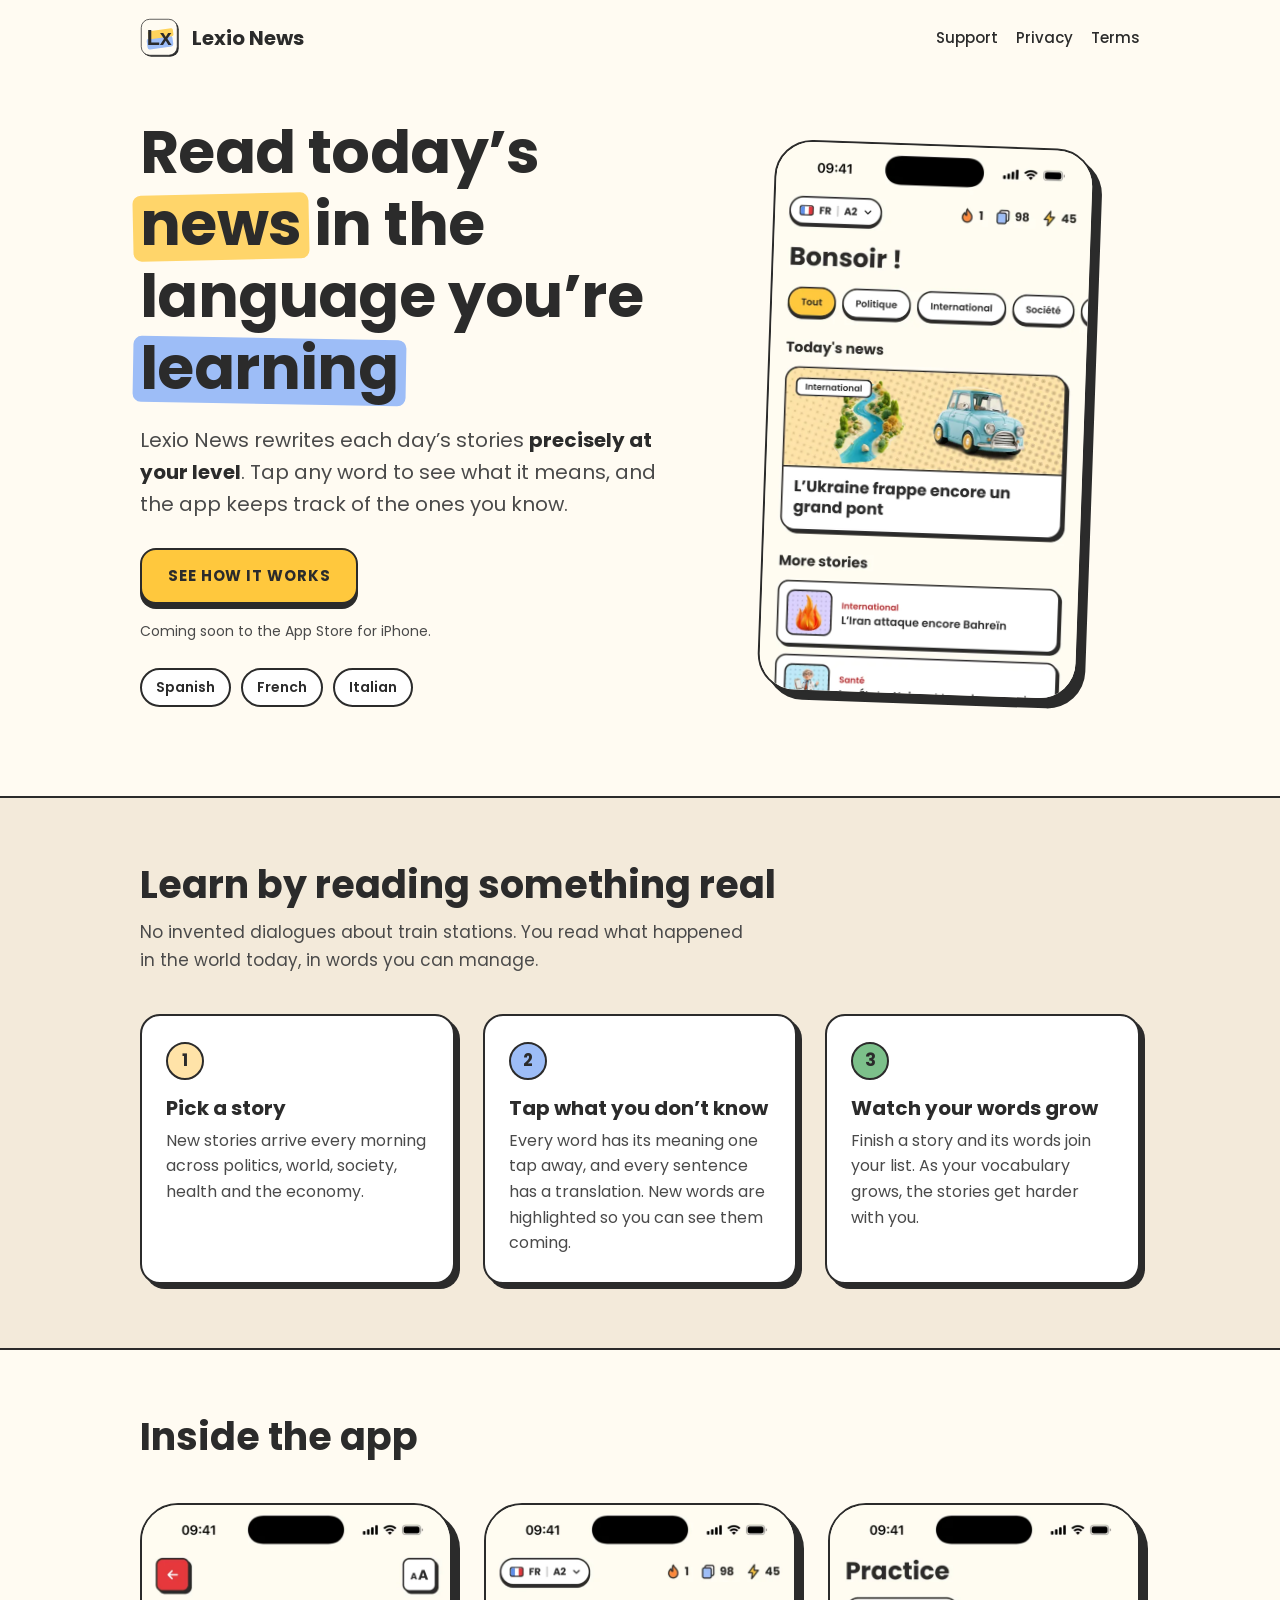
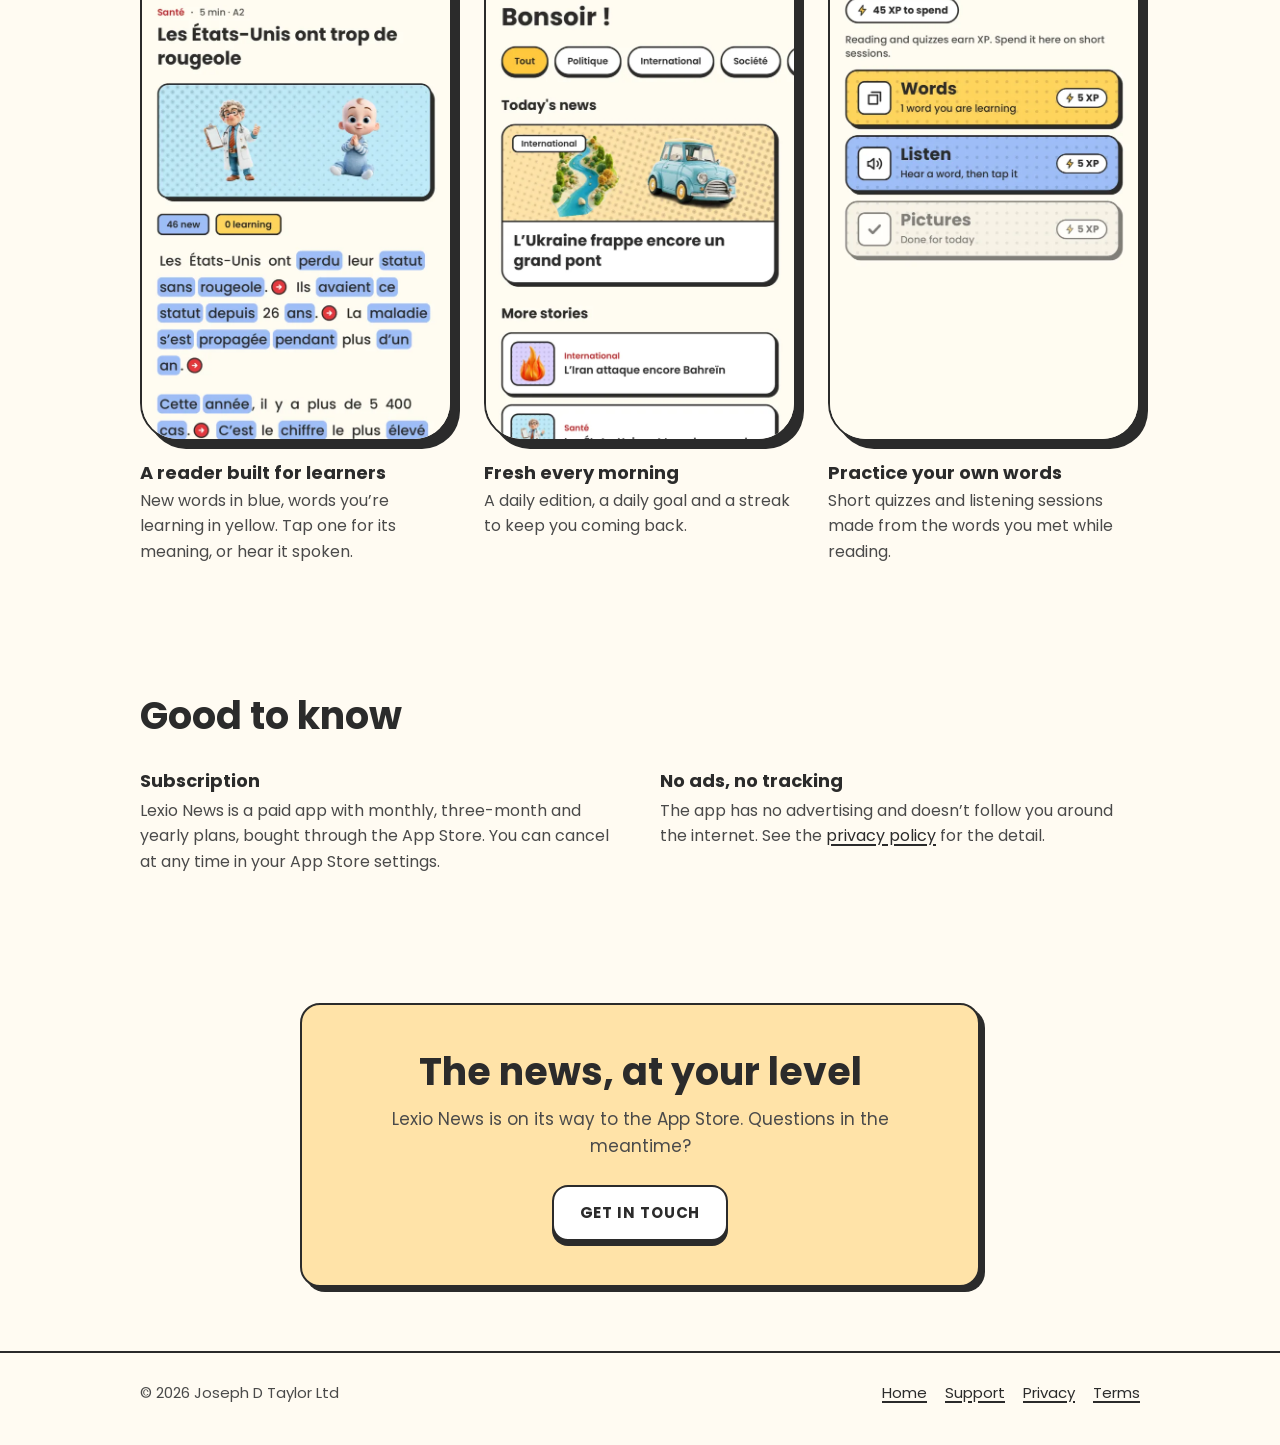
==== news/index.html @ f683396d "Add the Lexio News website Landing page, privacy policy, terms and support, under news/ so further L" ====
<!doctype html>
<html lang="en">
<head>
<meta charset="utf-8">
<meta name="viewport" content="width=device-width, initial-scale=1">
<title>Lexio News: the news, at your level</title>
<meta name="description" content="Read today’s news in Spanish, French or Italian, written precisely at your level. Tap any word to translate it and build your vocabulary as you go.">
<meta property="og:title" content="Lexio News: the news, at your level">
<meta property="og:description" content="Read today’s news in Spanish, French or Italian, written precisely at your level. Tap any word to translate it and build your vocabulary as you go.">
<meta property="og:image" content="img/icon.png">
<meta name="theme-color" content="#FFFBF2">
<link rel="icon" href="favicon.png">
<link rel="apple-touch-icon" href="img/icon.png">
<link rel="preconnect" href="https://fonts.googleapis.com">
<link rel="preconnect" href="https://fonts.gstatic.com" crossorigin>
<link href="https://fonts.googleapis.com/css2?family=Poppins:wght@400;500;600;700&display=swap" rel="stylesheet">
<link rel="stylesheet" href="styles.css">
</head>
<body>
<header class="wrap top">
  <a class="brand" href="./"><img src="img/icon.svg" alt="" width="40" height="40">Lexio News</a>
  <nav class="nav" aria-label="Main">
    <a href="support.html">Support</a>
    <a href="privacy.html">Privacy</a>
    <a href="terms.html">Terms</a>
  </nav>
</header>
<main>
<div class="wrap hero">
  <div>
    <h1>Read today’s <span class="mark">news</span> in the language you’re <span class="mark blue">learning</span></h1>
    <p class="lead">Lexio News rewrites each day’s stories <strong>precisely at your level</strong>. Tap any word to see what it means, and the app keeps track of the ones you know.</p>
    <div class="actions">
      <a class="button" href="#how">See how it works</a>
    </div>
    <p class="soon">Coming soon to the App Store for iPhone.</p>
    <ul class="langs" aria-label="Languages you can learn">
      <li>Spanish</li><li>French</li><li>Italian</li>
    </ul>
  </div>
  <div class="phone"><img src="img/today.webp" width="640" height="1109" alt="The Today screen, listing the day’s stories in French at level A2."></div>
</div>

<section class="band" id="how">
  <div class="wrap">
    <h2 class="section-title">Learn by reading something real</h2>
    <p class="section-sub">No invented dialogues about train stations. You read what happened in the world today, in words you can manage.</p>
    <div class="steps">
      <div class="card step"><span class="num">1</span><h3>Pick a story</h3><p>New stories arrive every morning across politics, world, society, health and the economy.</p></div>
      <div class="card step"><span class="num">2</span><h3>Tap what you don’t know</h3><p>Every word has its meaning one tap away, and every sentence has a translation. New words are highlighted so you can see them coming.</p></div>
      <div class="card step"><span class="num">3</span><h3>Watch your words grow</h3><p>Finish a story and its words join your list. As your vocabulary grows, the stories get harder with you.</p></div>
    </div>
  </div>
</section>

<section>
  <div class="wrap">
    <h2 class="section-title">Inside the app</h2>
    <div class="shots">
      <figure><div class="phone"><img loading="lazy" src="img/reader.webp" width="640" height="1109" alt="A story open in the reader, with new words highlighted in blue."></div><figcaption><strong>A reader built for learners</strong>New words in blue, words you’re learning in yellow. Tap one for its meaning, or hear it spoken.</figcaption></figure>
      <figure><div class="phone"><img loading="lazy" src="img/today.webp" width="640" height="1109" alt="The Today screen with a lead story and more stories below."></div><figcaption><strong>Fresh every morning</strong>A daily edition, a daily goal and a streak to keep you coming back.</figcaption></figure>
      <figure><div class="phone"><img loading="lazy" src="img/practice.webp" width="640" height="1109" alt="The Practice screen, offering Words, Listen and Pictures sessions."></div><figcaption><strong>Practice your own words</strong>Short quizzes and listening sessions made from the words you met while reading.</figcaption></figure>
    </div>
  </div>
</section>

<section>
  <div class="wrap">
    <h2 class="section-title">Good to know</h2>
    <div class="facts">
      <div><h3>Subscription</h3><p>Lexio News is a paid app with monthly, three-month and yearly plans, bought through the App Store. You can cancel at any time in your App Store settings.</p></div>
      <div><h3>No ads, no tracking</h3><p>The app has no advertising and doesn’t follow you around the internet. See the <a href="privacy.html">privacy policy</a> for the detail.</p></div>
    </div>
  </div>
</section>

<section class="cta">
  <div class="wrap narrow">
    <div class="card">
      <h2 class="section-title">The news, at your level</h2>
      <p>Lexio News is on its way to the App Store. Questions in the meantime?</p>
      <a class="button quiet" href="support.html">Get in touch</a>
    </div>
  </div>
</section>
</main>
<footer>
  <div class="wrap">
    <span>© 2026 Joseph D Taylor Ltd</span>
    <nav aria-label="Footer">
      <a href="./">Home</a>
      <a href="support.html">Support</a>
      <a href="privacy.html">Privacy</a>
      <a href="terms.html">Terms</a>
    </nav>
  </div>
</footer>
</body>
</html>
---- news/styles.css ----
/* Lexio News website. Colours and shapes follow the app's theme (src/theme/index.ts). */
:root {
  --paper: #fffbf2;
  --paper-dark: #f3eada;
  --ink: #2b2b2b;
  --ink-muted: #4a4a4a;
  --card: #ffffff;
  --yellow: #ffc83d;
  --blue: #9dbdf7;
  --green: #7cc08a;
  --red: #e5383b;
  --pink: #ffd3e4;
  --sky: #dde8ff;
  --sand: #ffe3a8;
  --dashed: #c9c3b4;
  --border: 2.5px;
  --shadow: 5px;
}

* { box-sizing: border-box; }

html { -webkit-text-size-adjust: 100%; }

body {
  margin: 0;
  background: var(--paper);
  color: var(--ink);
  font-family: 'Poppins', system-ui, -apple-system, 'Segoe UI', sans-serif;
  font-size: 17px;
  line-height: 1.6;
}

img { max-width: 100%; height: auto; display: block; }

a { color: var(--ink); text-decoration-thickness: 2px; text-underline-offset: 3px; }
a:hover { text-decoration-color: var(--red); }
a:focus-visible, .button:focus-visible { outline: 3px solid var(--blue); outline-offset: 3px; }

.wrap { max-width: 1040px; margin: 0 auto; padding: 0 20px; }
.narrow { max-width: 720px; }

/* Header */
.top { display: flex; align-items: center; justify-content: space-between; gap: 16px; padding-top: 18px; padding-bottom: 18px; }
.brand { display: flex; align-items: center; gap: 12px; text-decoration: none; font-weight: 700; font-size: 20px; }
.brand img { width: 40px; height: 40px; }
.nav { display: flex; gap: 18px; flex-wrap: wrap; font-weight: 500; font-size: 15px; }
.nav a { text-decoration: none; padding: 6px 0; }
.nav a:hover, .nav a[aria-current='page'] { text-decoration: underline; }

/* Shared shapes */
.card {
  background: var(--card);
  border: var(--border) solid var(--ink);
  border-radius: 20px;
  box-shadow: var(--shadow) var(--shadow) 0 var(--ink);
}
.button {
  display: inline-block;
  padding: 14px 26px;
  background: var(--yellow);
  border: var(--border) solid var(--ink);
  border-radius: 16px;
  box-shadow: 0 5px 0 var(--ink);
  font-weight: 700;
  letter-spacing: 0.06em;
  text-transform: uppercase;
  text-decoration: none;
  font-size: 15px;
}
.button.quiet { background: var(--card); }
/* A highlighter stroke behind a word, as on the app's wordmark: it sits under the letters and
   sticks out a little either side without pushing the text along. */
.mark { position: relative; z-index: 0; white-space: nowrap; }
.mark::before {
  content: '';
  position: absolute;
  z-index: -1;
  left: -0.12em;
  right: -0.12em;
  top: 0.2em;
  bottom: 0.1em;
  border-radius: 0.14em;
  background: var(--yellow);
  opacity: 0.75;
  transform: rotate(-1.2deg);
}
.mark.blue::before { background: var(--blue); opacity: 1; transform: rotate(1deg); }

h1, h2, h3 { line-height: 1.2; margin: 0; }

/* Landing */
.hero { display: grid; grid-template-columns: 1.1fr 0.9fr; gap: 48px; align-items: center; padding-top: 40px; padding-bottom: 72px; }
.hero h1 { font-size: clamp(38px, 6vw, 60px); font-weight: 700; letter-spacing: -0.01em; }
.hero p.lead { font-size: 20px; color: var(--ink-muted); margin: 20px 0 28px; max-width: 30em; }
.hero .actions { display: flex; flex-wrap: wrap; gap: 14px; align-items: center; }
.soon { font-size: 14px; color: var(--ink-muted); margin-top: 16px; }
.langs { display: flex; flex-wrap: wrap; gap: 10px; margin-top: 26px; padding: 0; list-style: none; }
.langs li { padding: 6px 14px; border: var(--border) solid var(--ink); border-radius: 999px; background: var(--card); font-weight: 600; font-size: 14px; }

.phone {
  border: var(--border) solid var(--ink);
  border-radius: 38px;
  overflow: hidden;
  background: var(--paper);
  box-shadow: 8px 8px 0 var(--ink);
}
.hero .phone { max-width: 320px; margin: 0 auto; transform: rotate(2deg); }

section { padding: 64px 0; }
section.band { background: var(--paper-dark); border-top: var(--border) solid var(--ink); border-bottom: var(--border) solid var(--ink); }
.section-title { font-size: clamp(28px, 4vw, 38px); font-weight: 700; }
.section-sub { color: var(--ink-muted); margin: 12px 0 0; max-width: 36em; }

.steps { display: grid; grid-template-columns: repeat(3, 1fr); gap: 28px; margin-top: 40px; }
.step { padding: 26px 24px; }
.step .num { display: inline-flex; width: 38px; height: 38px; align-items: center; justify-content: center; border: var(--border) solid var(--ink); border-radius: 50%; font-weight: 700; }
.step:nth-child(1) .num { background: var(--sand); }
.step:nth-child(2) .num { background: var(--blue); }
.step:nth-child(3) .num { background: var(--green); }
.step h3 { font-size: 20px; margin: 16px 0 8px; }
.step p { margin: 0; color: var(--ink-muted); font-size: 16px; }

.shots { display: grid; grid-template-columns: repeat(3, 1fr); gap: 32px; margin-top: 44px; }
.shots figure { margin: 0; }
.shots figcaption { margin-top: 18px; font-size: 16px; color: var(--ink-muted); }
.shots figcaption strong { display: block; color: var(--ink); font-size: 18px; }

.levels { display: flex; flex-wrap: wrap; gap: 12px; margin-top: 28px; padding: 0; list-style: none; }
.levels li { flex: 1 1 140px; padding: 16px; }
.levels b { display: block; font-size: 22px; }
.levels span { font-size: 14px; color: var(--ink-muted); }

.facts { display: grid; grid-template-columns: repeat(2, 1fr); gap: 20px 40px; margin-top: 32px; }
.facts h3 { font-size: 18px; margin-bottom: 6px; }
.facts p { margin: 0; color: var(--ink-muted); font-size: 16px; }

.cta { text-align: center; }
.cta .card { padding: 44px 24px; background: var(--sand); }
.cta p { color: var(--ink-muted); margin: 12px auto 24px; max-width: 30em; }

/* Text pages */
.doc { padding-top: 24px; padding-bottom: 72px; }
.doc h1 { font-size: clamp(32px, 5vw, 44px); font-weight: 700; }
.doc .updated { color: var(--ink-muted); font-size: 15px; margin: 10px 0 28px; }
.doc h2 { font-size: 23px; margin: 40px 0 10px; }
.doc h3 { font-size: 18px; margin: 24px 0 6px; }
.doc p, .doc li { color: var(--ink-muted); }
.doc ul { padding-left: 22px; }
.doc li { margin: 6px 0; }
.doc strong { color: var(--ink); }
.summary { padding: 22px 24px; background: var(--sky); margin-bottom: 8px; }
.summary p { margin: 0; color: var(--ink); }
.summary ul { margin: 10px 0 0; }
.summary li { color: var(--ink); }
.table-scroll { overflow-x: auto; }
table { border-collapse: collapse; width: 100%; font-size: 15px; margin: 12px 0; }
th, td { text-align: left; vertical-align: top; padding: 10px 12px; border-bottom: 2px dashed var(--dashed); }
th { color: var(--ink); font-weight: 600; }
td { color: var(--ink-muted); }
details { padding: 16px 20px; margin: 14px 0; box-shadow: 4px 4px 0 var(--ink); }
summary { font-weight: 600; cursor: pointer; color: var(--ink); }
details p { margin: 10px 0 0; }

/* Footer */
footer { border-top: var(--border) solid var(--ink); padding: 28px 0 40px; font-size: 15px; }
footer .wrap { display: flex; flex-wrap: wrap; gap: 12px 24px; justify-content: space-between; color: var(--ink-muted); }
footer nav { display: flex; gap: 18px; flex-wrap: wrap; }

@media (max-width: 800px) {
  .hero { grid-template-columns: 1fr; gap: 40px; padding-top: 20px; }
  .hero .phone { max-width: 270px; }
  .steps, .shots, .facts { grid-template-columns: 1fr; }
  .shots figure { max-width: 300px; margin: 0 auto; }
  section { padding: 48px 0; }
  .nav { gap: 12px; font-size: 13px; flex-wrap: nowrap; }
  .brand { font-size: 17px; gap: 8px; white-space: nowrap; }
  .brand img { width: 34px; height: 34px; }
}

@media (prefers-reduced-motion: no-preference) {
  .button { transition: transform 0.08s ease, box-shadow 0.08s ease; }
  .button:active { transform: translateY(4px); box-shadow: 0 1px 0 var(--ink); }
}
.hero p.lead strong { color: var(--ink); font-weight: 700; }
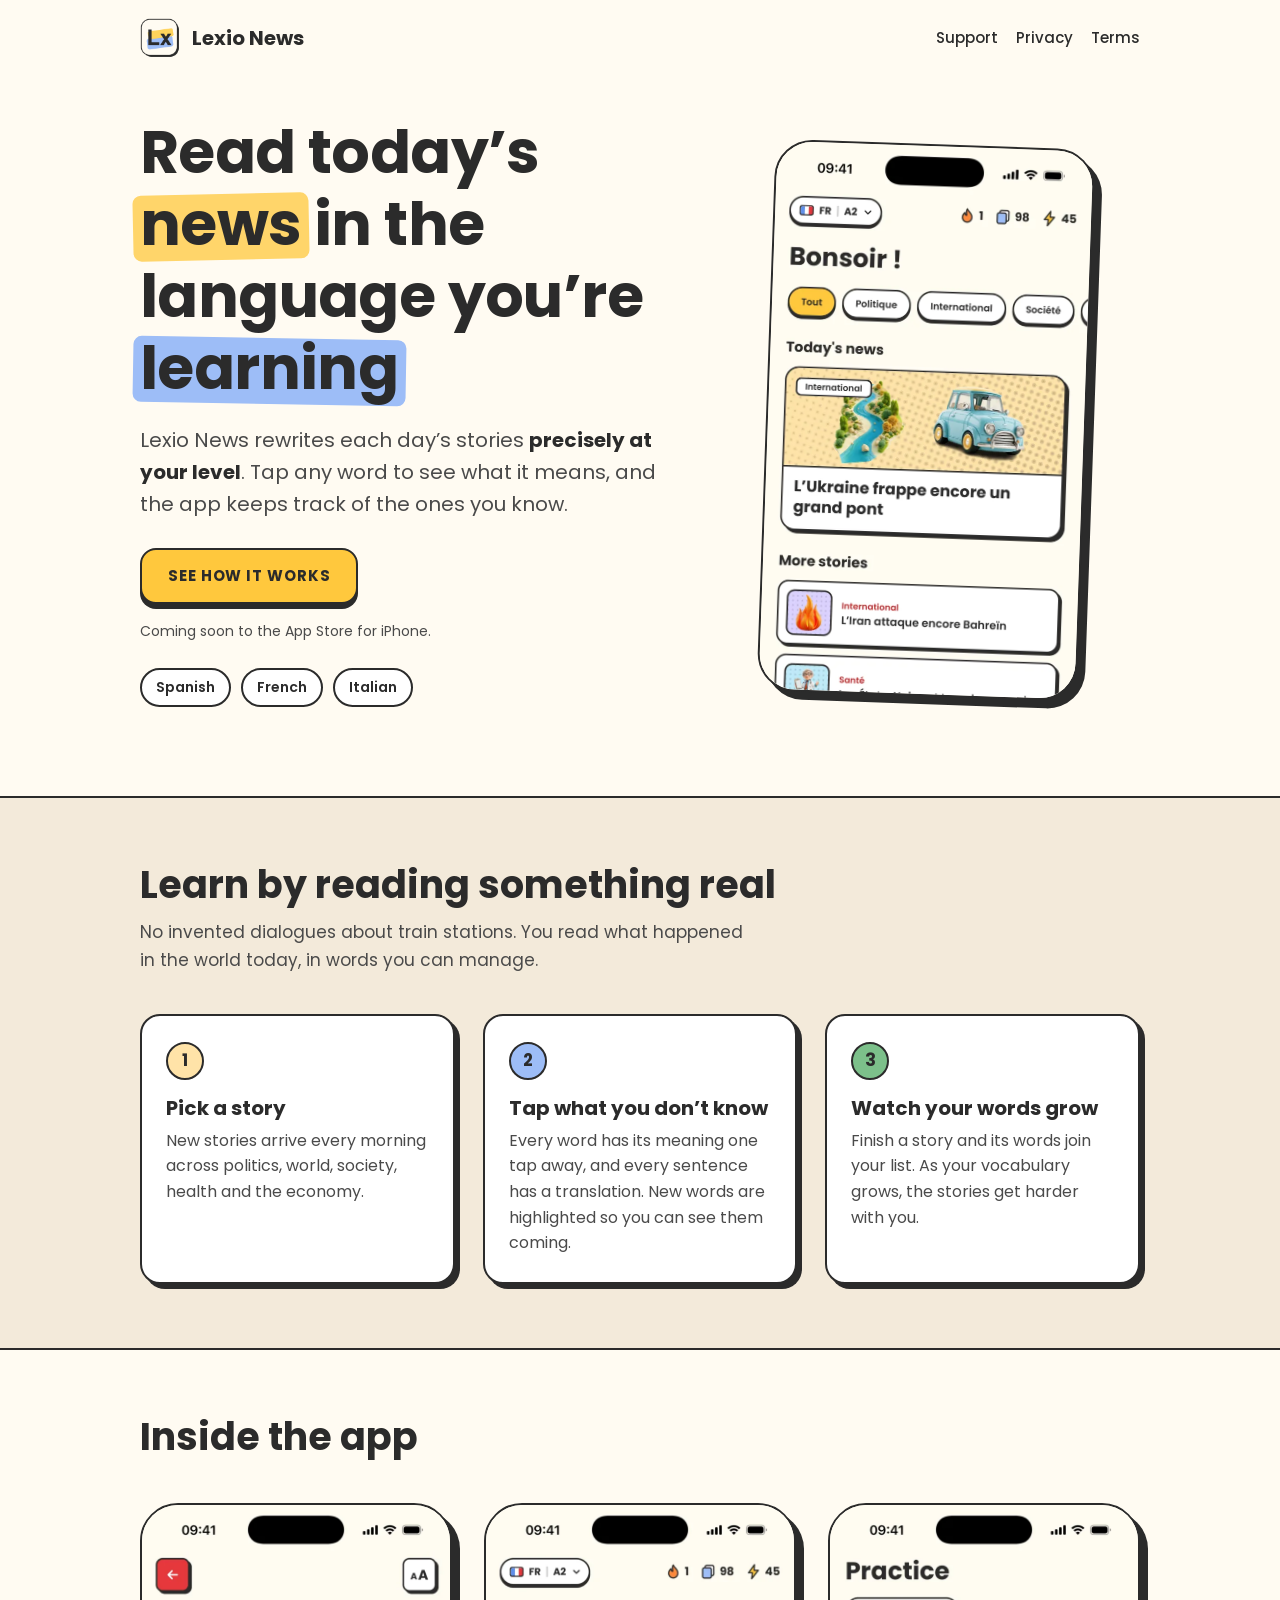
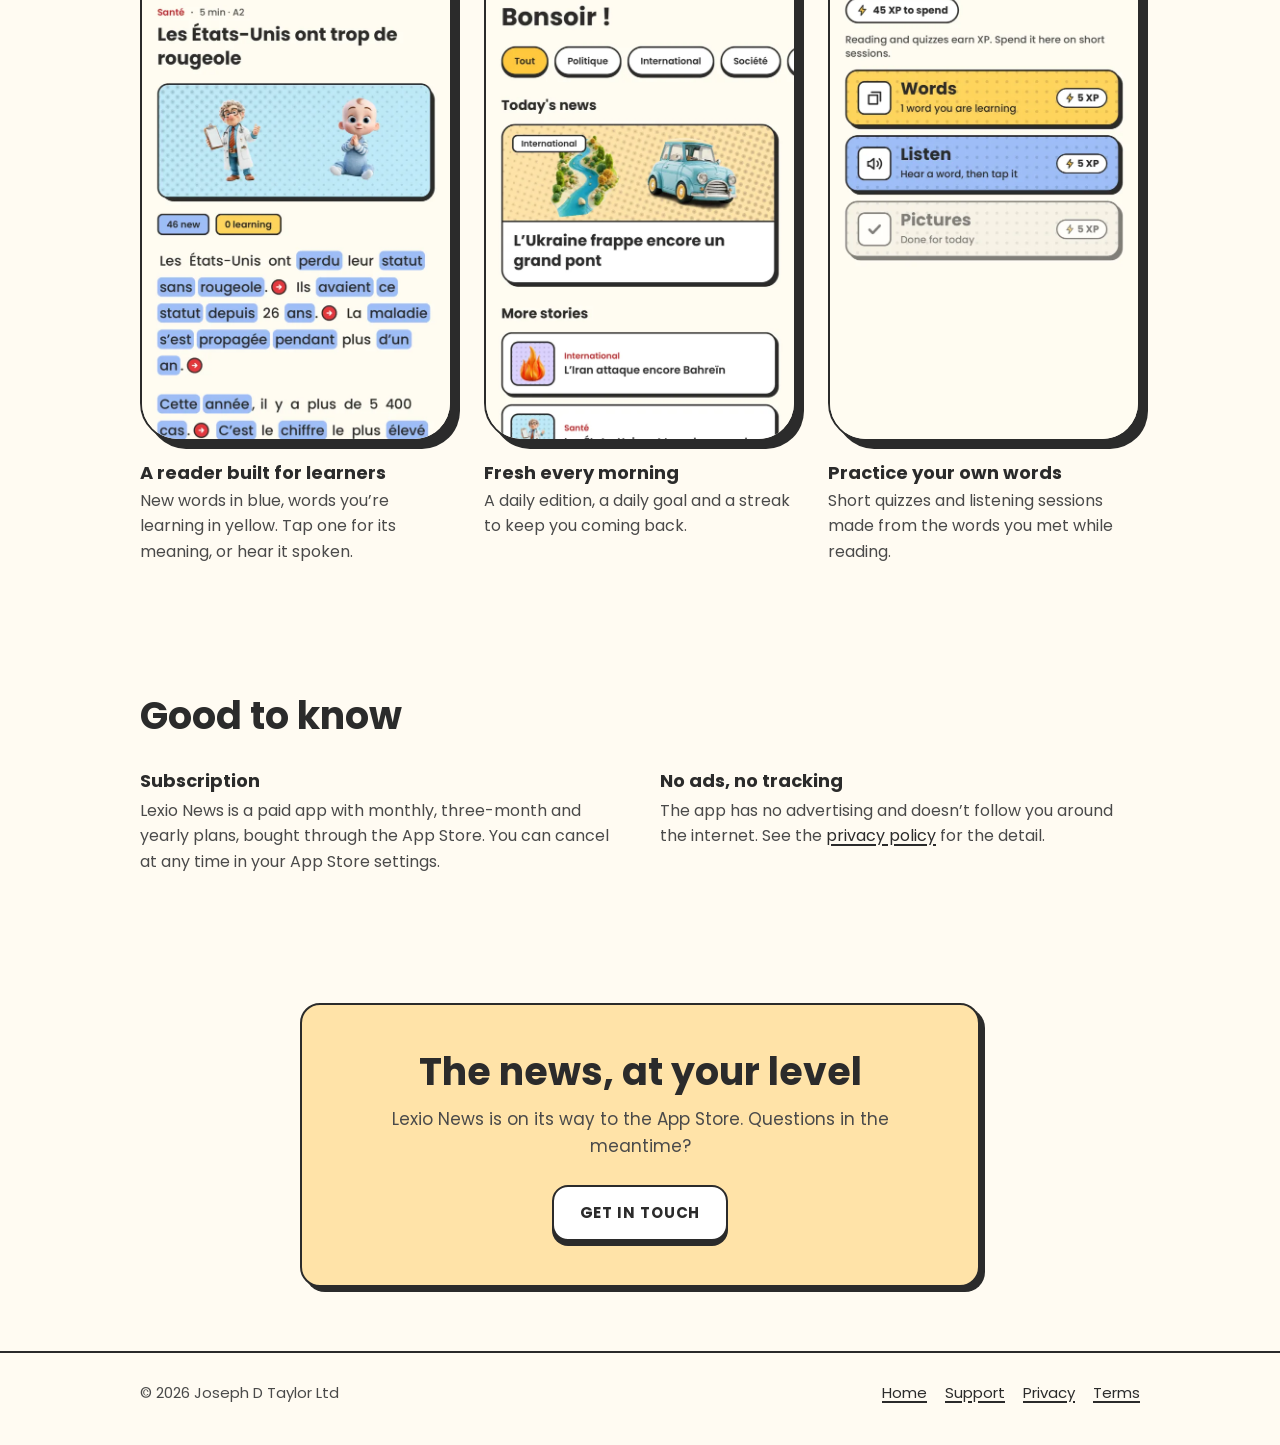
==== commit 08ea3b4b: "Fix the logo: redraw the icon and favicon from the app's artwork Co-Authored-By: Claude Fable 5.2 <n" ====
--- a/news/index.html
+++ b/news/index.html
@@ -18,7 +18,7 @@
 </head>
 <body>
 <header class="wrap top">
-  <a class="brand" href="./"><img src="img/icon.svg" alt="" width="40" height="40">Lexio News</a>
+  <a class="brand" href="./"><img src="img/icon.png" alt="" width="40" height="40">Lexio News</a>
   <nav class="nav" aria-label="Main">
     <a href="support.html">Support</a>
     <a href="privacy.html">Privacy</a>
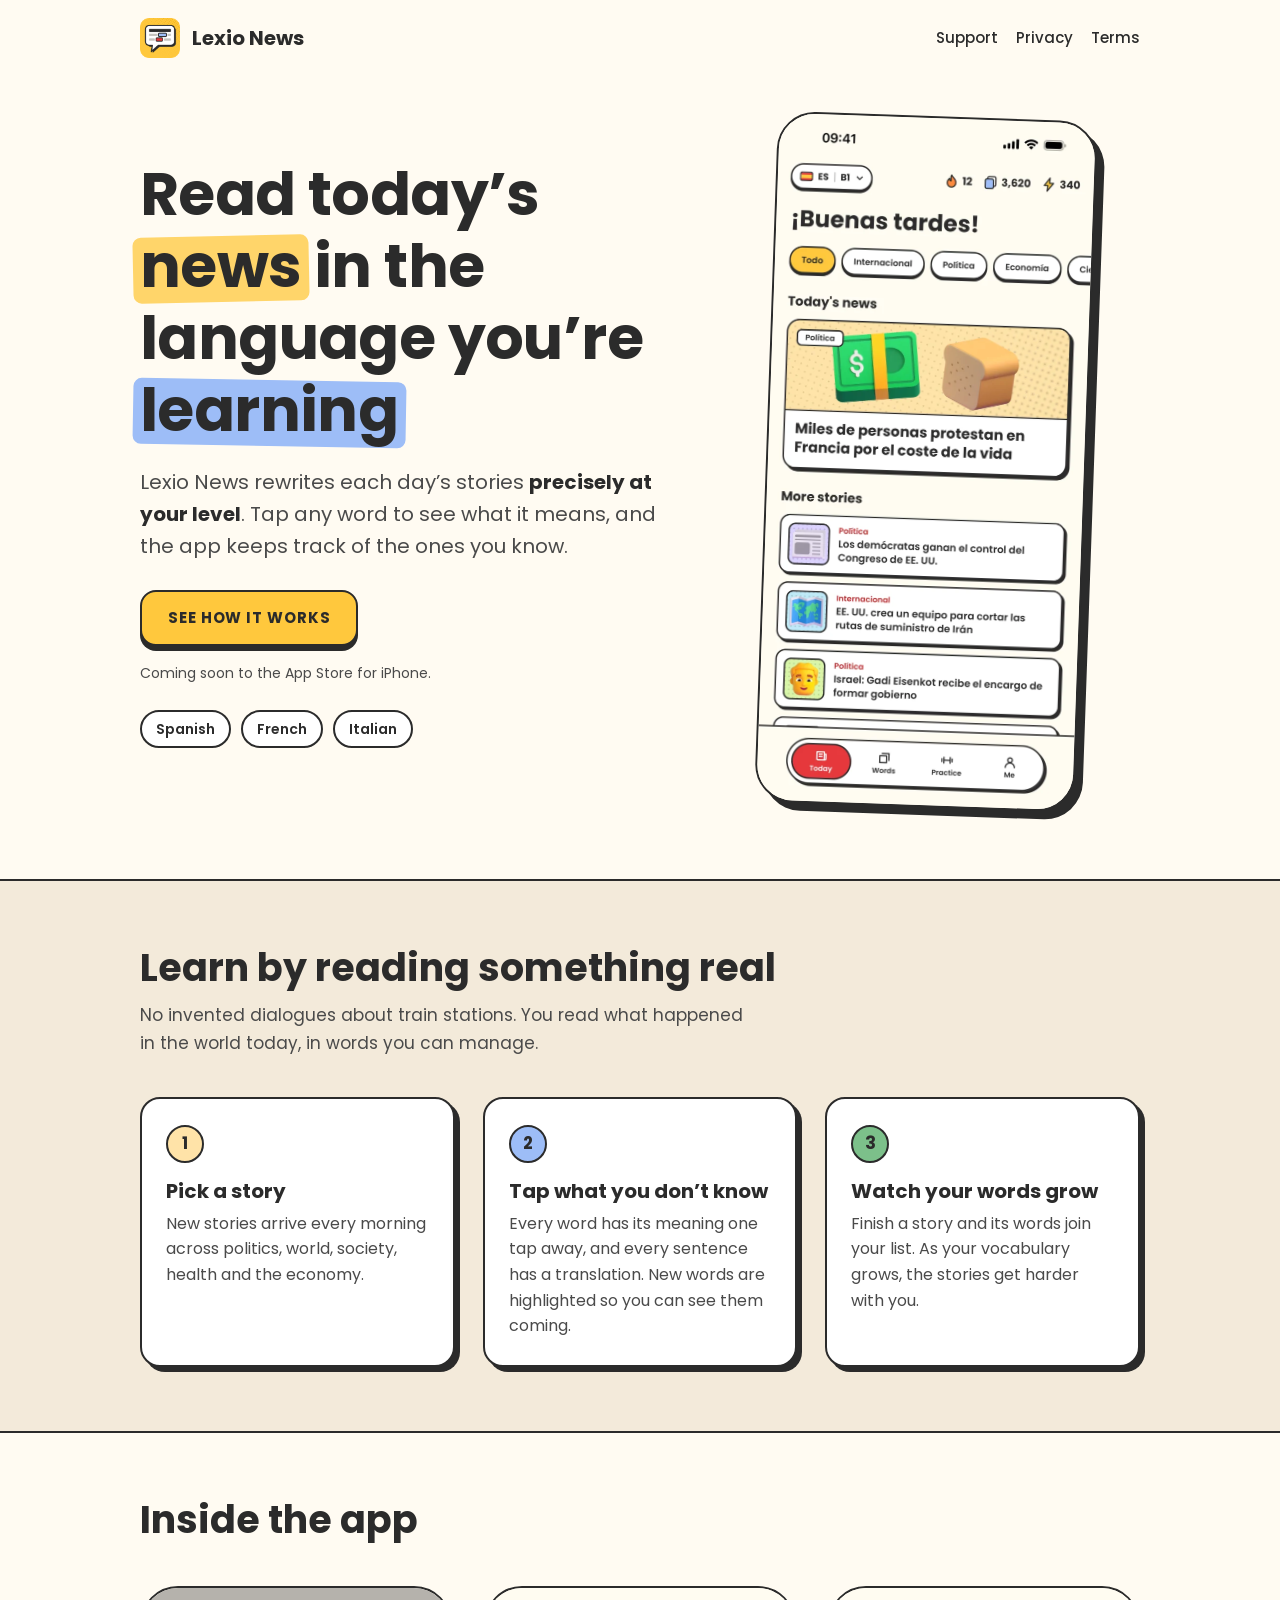
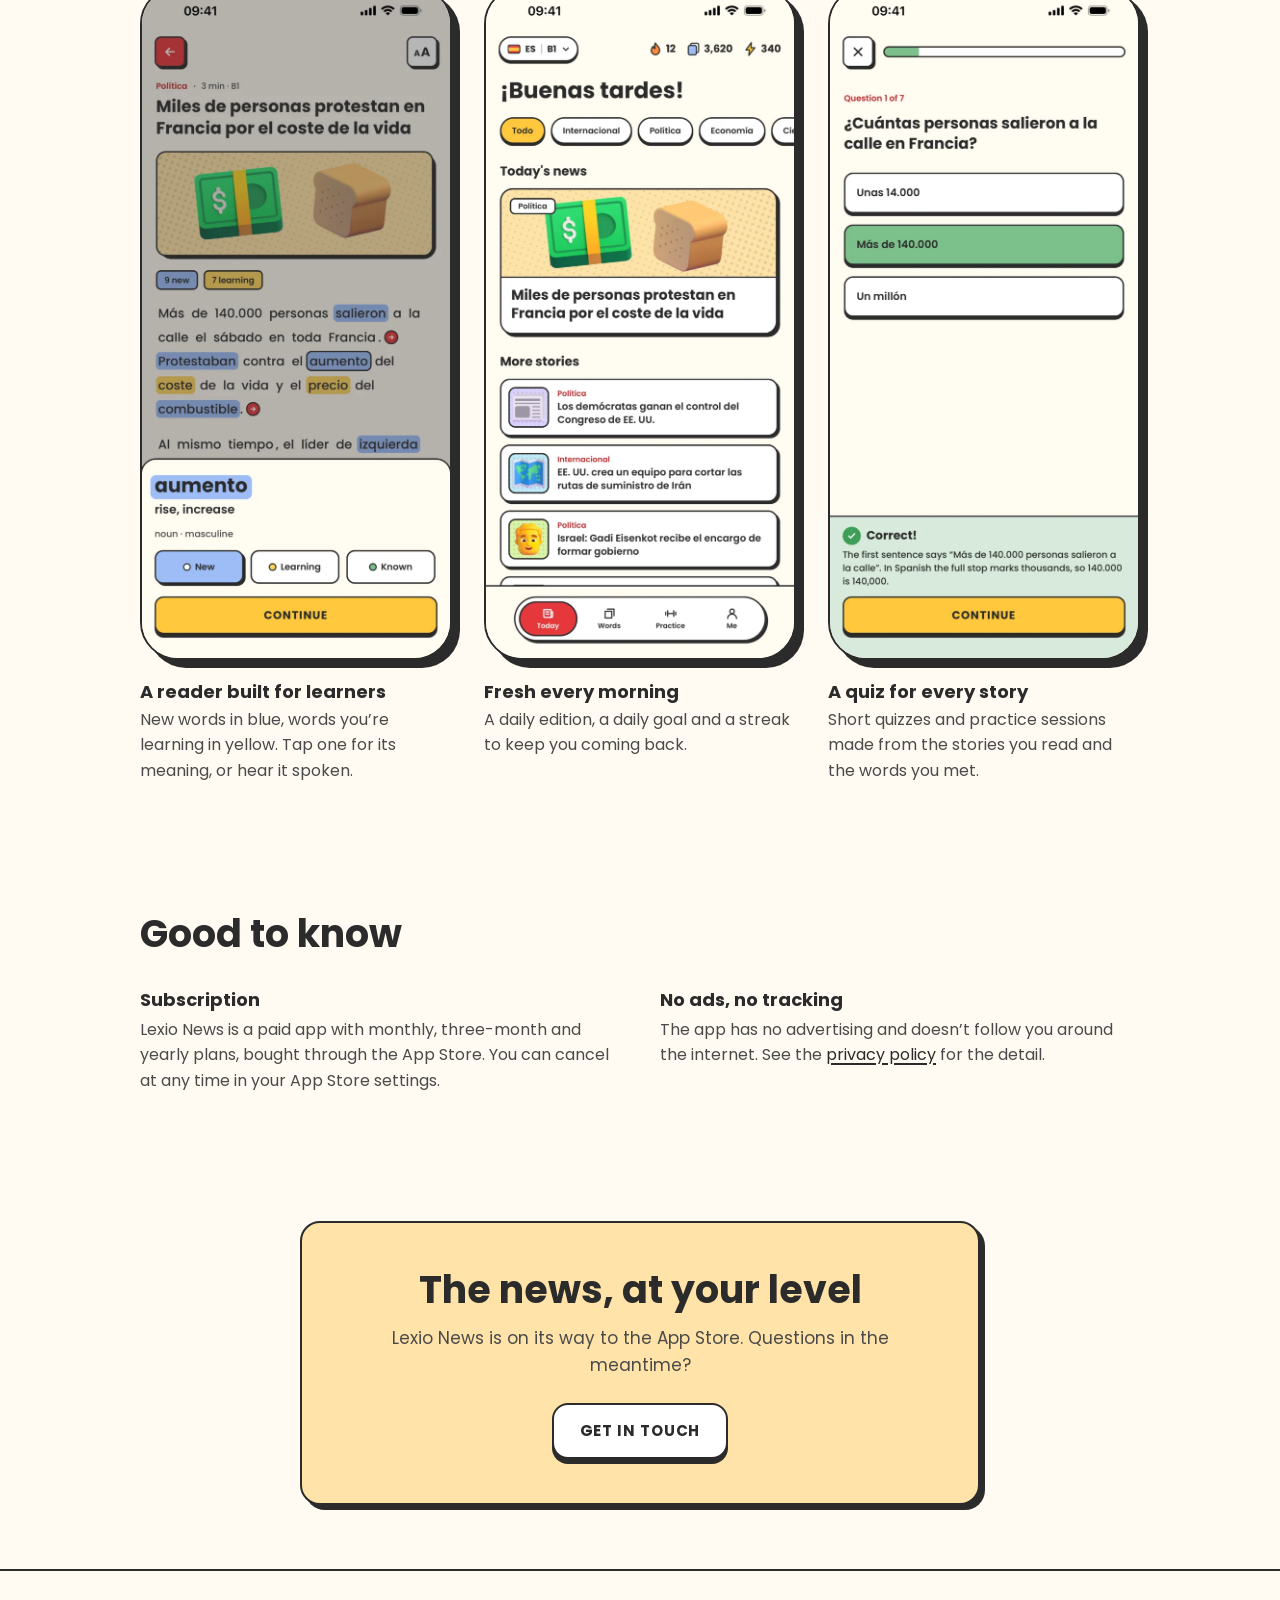
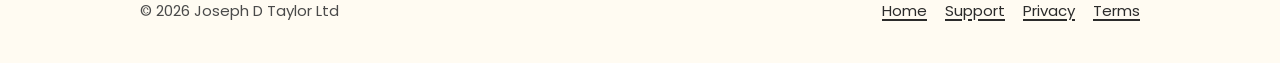
==== commit 817b4d85: "Update the News page with new screenshots and icon The Today, reader and quiz screenshots come from " ====
--- a/news/index.html
+++ b/news/index.html
@@ -38,7 +38,7 @@
       <li>Spanish</li><li>French</li><li>Italian</li>
     </ul>
   </div>
-  <div class="phone"><img src="img/today.webp" width="640" height="1109" alt="The Today screen, listing the day’s stories in French at level A2."></div>
+  <div class="phone"><img src="img/today.webp" width="640" height="1391" alt="The Today screen, listing the day’s stories in Spanish at level B1."></div>
 </div>
 
 <section class="band" id="how">
@@ -57,9 +57,9 @@
   <div class="wrap">
     <h2 class="section-title">Inside the app</h2>
     <div class="shots">
-      <figure><div class="phone"><img loading="lazy" src="img/reader.webp" width="640" height="1109" alt="A story open in the reader, with new words highlighted in blue."></div><figcaption><strong>A reader built for learners</strong>New words in blue, words you’re learning in yellow. Tap one for its meaning, or hear it spoken.</figcaption></figure>
-      <figure><div class="phone"><img loading="lazy" src="img/today.webp" width="640" height="1109" alt="The Today screen with a lead story and more stories below."></div><figcaption><strong>Fresh every morning</strong>A daily edition, a daily goal and a streak to keep you coming back.</figcaption></figure>
-      <figure><div class="phone"><img loading="lazy" src="img/practice.webp" width="640" height="1109" alt="The Practice screen, offering Words, Listen and Pictures sessions."></div><figcaption><strong>Practice your own words</strong>Short quizzes and listening sessions made from the words you met while reading.</figcaption></figure>
+      <figure><div class="phone"><img loading="lazy" src="img/reader.webp" width="640" height="1391" alt="A story open in the reader, with a word tapped and its meaning shown on a card."></div><figcaption><strong>A reader built for learners</strong>New words in blue, words you’re learning in yellow. Tap one for its meaning, or hear it spoken.</figcaption></figure>
+      <figure><div class="phone"><img loading="lazy" src="img/today.webp" width="640" height="1391" alt="The Today screen with a lead story and more stories below."></div><figcaption><strong>Fresh every morning</strong>A daily edition, a daily goal and a streak to keep you coming back.</figcaption></figure>
+      <figure><div class="phone"><img loading="lazy" src="img/quiz.webp" width="640" height="1391" alt="A quiz question about the story, answered correctly."></div><figcaption><strong>A quiz for every story</strong>Short quizzes and practice sessions made from the stories you read and the words you met.</figcaption></figure>
     </div>
   </div>
 </section>
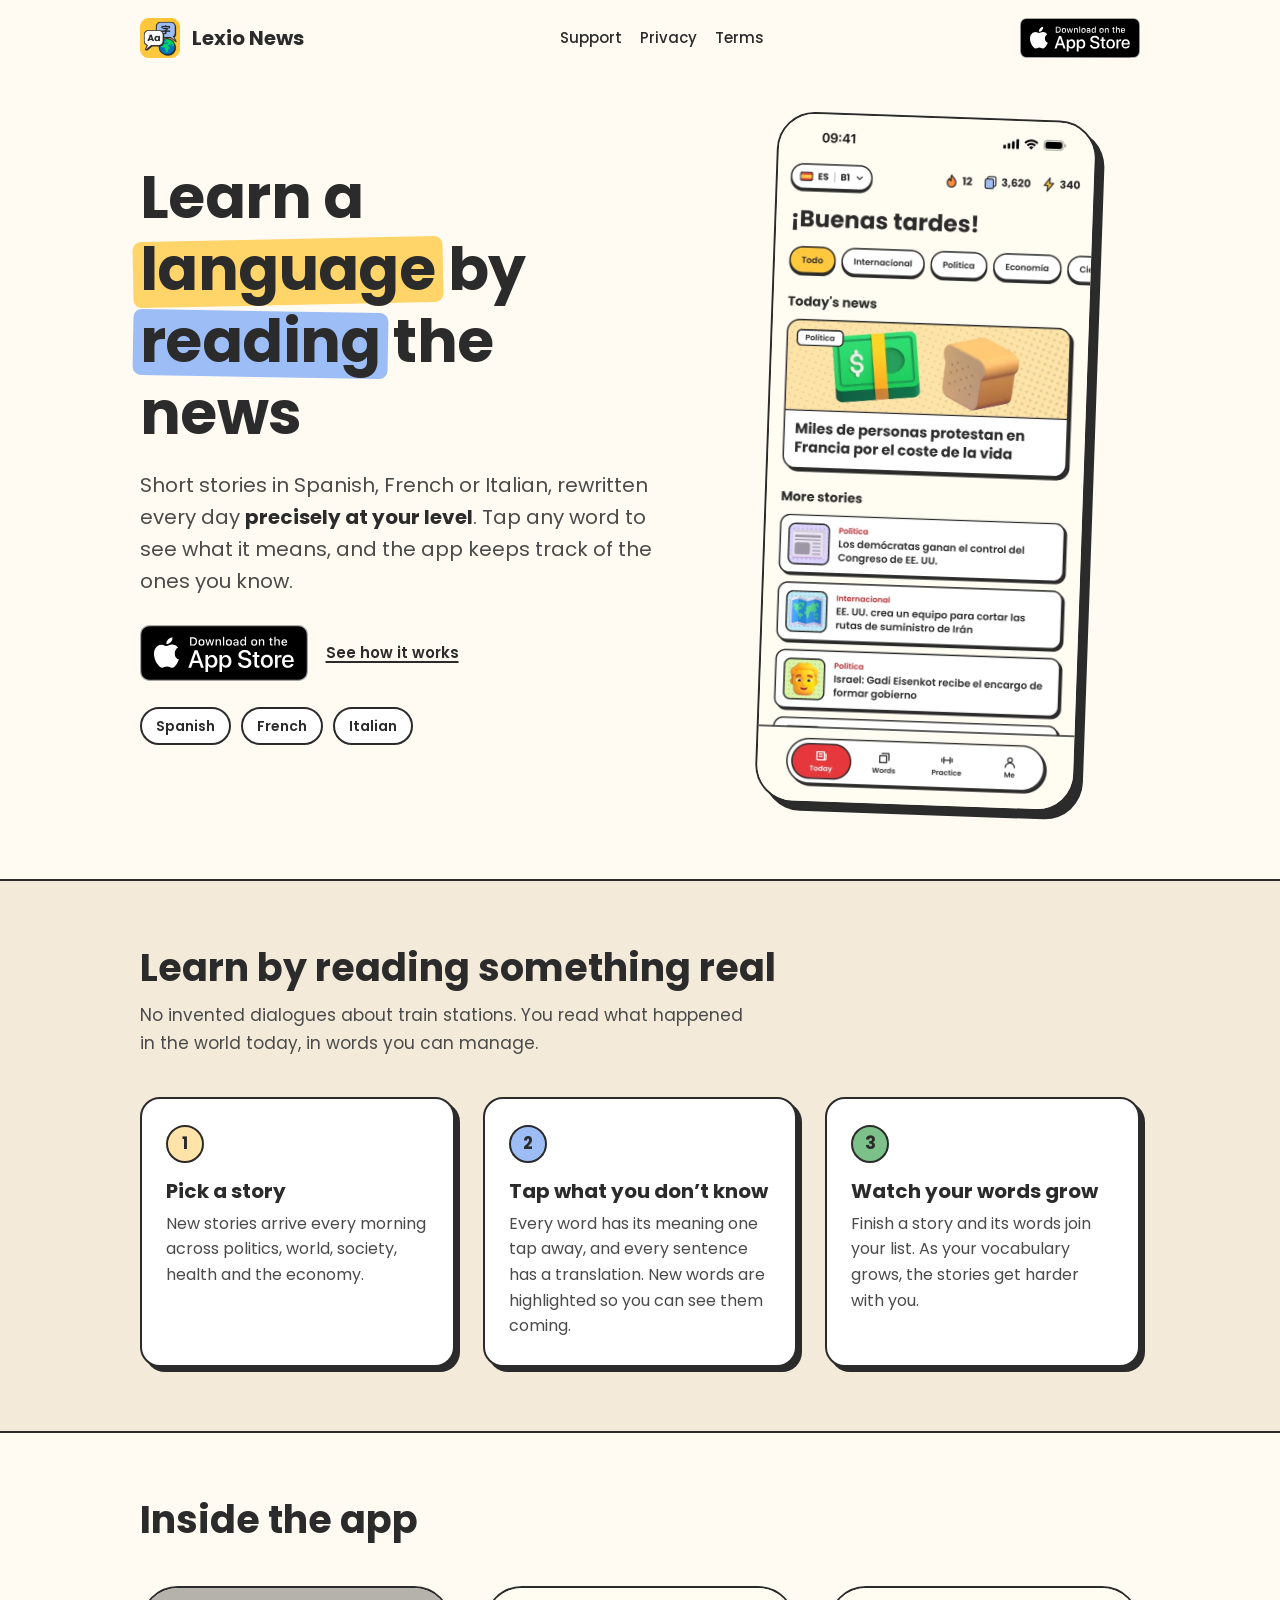
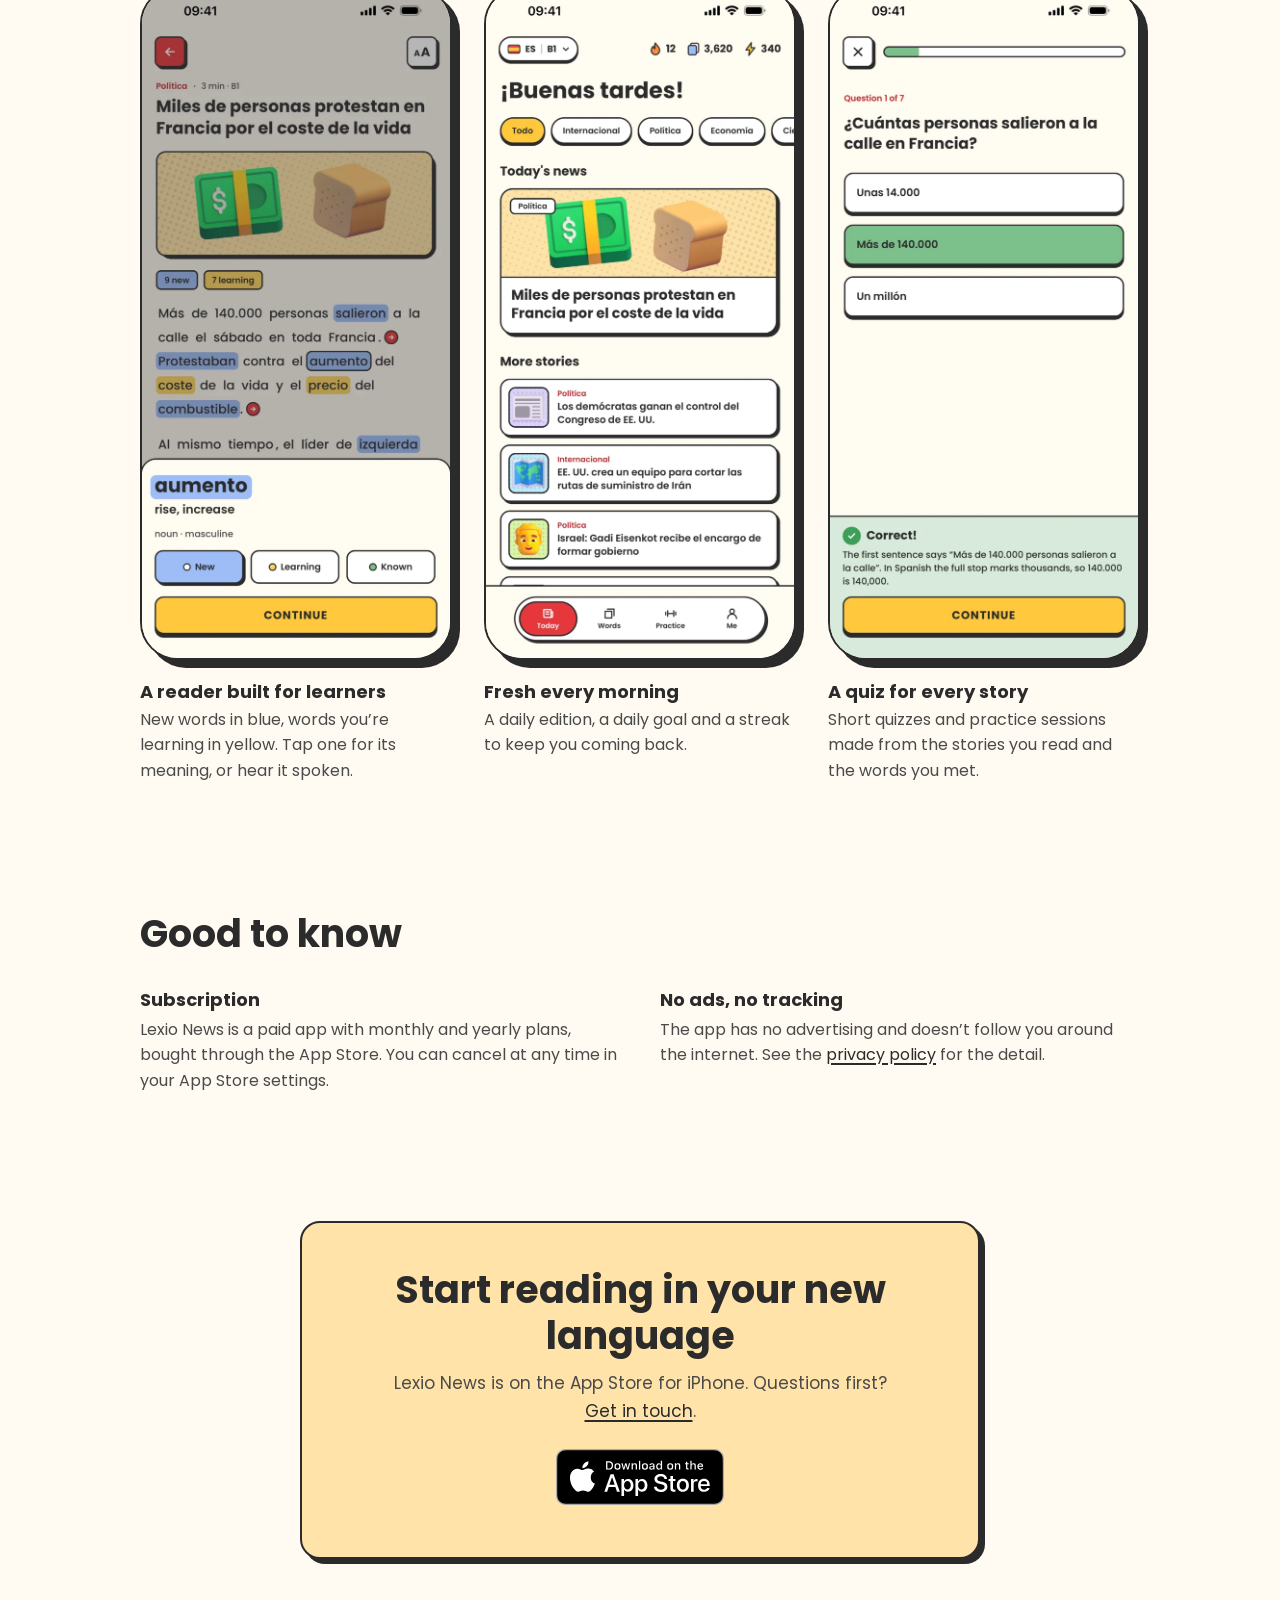
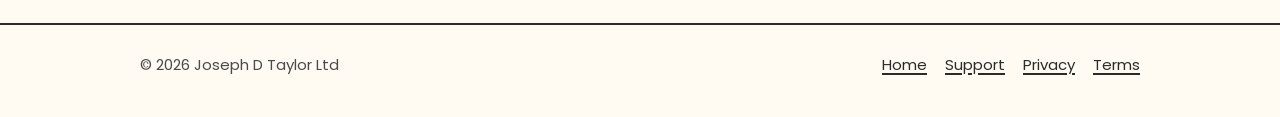
==== commit 8a21af11: "Add App Store download buttons, a TikTok download page and the new icon The News page drops "coming " ====
--- a/news/index.html
+++ b/news/index.html
@@ -3,12 +3,13 @@
 <head>
 <meta charset="utf-8">
 <meta name="viewport" content="width=device-width, initial-scale=1">
-<title>Lexio News: the news, at your level</title>
-<meta name="description" content="Read today’s news in Spanish, French or Italian, written precisely at your level. Tap any word to translate it and build your vocabulary as you go.">
-<meta property="og:title" content="Lexio News: the news, at your level">
-<meta property="og:description" content="Read today’s news in Spanish, French or Italian, written precisely at your level. Tap any word to translate it and build your vocabulary as you go.">
+<title>Lexio News: learn Spanish, French or Italian by reading</title>
+<meta name="description" content="Learn Spanish, French or Italian by reading short stories from today’s news, written precisely at your level. Tap any word to translate it and build your vocabulary as you go.">
+<meta property="og:title" content="Lexio News: learn Spanish, French or Italian by reading">
+<meta property="og:description" content="Learn Spanish, French or Italian by reading short stories from today’s news, written precisely at your level. Tap any word to translate it and build your vocabulary as you go.">
 <meta property="og:image" content="img/icon.png">
 <meta name="theme-color" content="#FFFBF2">
+<meta name="apple-itunes-app" content="app-id=6792364161">
 <link rel="icon" href="favicon.png">
 <link rel="apple-touch-icon" href="img/icon.png">
 <link rel="preconnect" href="https://fonts.googleapis.com">
@@ -17,23 +18,24 @@
 <link rel="stylesheet" href="styles.css">
 </head>
 <body>
-<header class="wrap top">
+<header class="wrap top has-get">
   <a class="brand" href="./"><img src="img/icon.png" alt="" width="40" height="40">Lexio News</a>
   <nav class="nav" aria-label="Main">
     <a href="support.html">Support</a>
     <a href="privacy.html">Privacy</a>
     <a href="terms.html">Terms</a>
   </nav>
+  <a class="badge small" data-store href="https://apps.apple.com/app/id6792364161"><img src="img/app-store-badge.svg" width="120" height="40" alt="Download on the App Store"></a>
 </header>
 <main>
 <div class="wrap hero">
   <div>
-    <h1>Read today’s <span class="mark">news</span> in the language you’re <span class="mark blue">learning</span></h1>
-    <p class="lead">Lexio News rewrites each day’s stories <strong>precisely at your level</strong>. Tap any word to see what it means, and the app keeps track of the ones you know.</p>
+    <h1>Learn a <span class="mark">language</span> by <span class="mark blue">reading</span> the news</h1>
+    <p class="lead">Short stories in Spanish, French or Italian, rewritten every day <strong>precisely at your level</strong>. Tap any word to see what it means, and the app keeps track of the ones you know.</p>
     <div class="actions">
-      <a class="button" href="#how">See how it works</a>
+      <a class="badge" data-store href="https://apps.apple.com/app/id6792364161"><img src="img/app-store-badge.svg" width="120" height="40" alt="Download on the App Store"></a>
+      <a class="more" href="#how">See how it works</a>
     </div>
-    <p class="soon">Coming soon to the App Store for iPhone.</p>
     <ul class="langs" aria-label="Languages you can learn">
       <li>Spanish</li><li>French</li><li>Italian</li>
     </ul>
@@ -68,7 +70,7 @@
   <div class="wrap">
     <h2 class="section-title">Good to know</h2>
     <div class="facts">
-      <div><h3>Subscription</h3><p>Lexio News is a paid app with monthly, three-month and yearly plans, bought through the App Store. You can cancel at any time in your App Store settings.</p></div>
+      <div><h3>Subscription</h3><p>Lexio News is a paid app with monthly and yearly plans, bought through the App Store. You can cancel at any time in your App Store settings.</p></div>
       <div><h3>No ads, no tracking</h3><p>The app has no advertising and doesn’t follow you around the internet. See the <a href="privacy.html">privacy policy</a> for the detail.</p></div>
     </div>
   </div>
@@ -77,9 +79,9 @@
 <section class="cta">
   <div class="wrap narrow">
     <div class="card">
-      <h2 class="section-title">The news, at your level</h2>
-      <p>Lexio News is on its way to the App Store. Questions in the meantime?</p>
-      <a class="button quiet" href="support.html">Get in touch</a>
+      <h2 class="section-title">Start reading in your new language</h2>
+      <p>Lexio News is on the App Store for iPhone. Questions first? <a href="support.html">Get in touch</a>.</p>
+      <a class="badge" data-store href="https://apps.apple.com/app/id6792364161"><img src="img/app-store-badge.svg" width="120" height="40" alt="Download on the App Store"></a>
     </div>
   </div>
 </section>
@@ -95,5 +97,12 @@
     </nav>
   </div>
 </footer>
+<script>
+// TikTok's own browser will not open the App Store, so inside it the download buttons go to the
+// page that explains how to open Safari instead.
+if (/musical_ly|BytedanceWebview|TikTok/i.test(navigator.userAgent) || /[?&]preview=tiktok/.test(location.search)) {
+  document.querySelectorAll('a[data-store]').forEach(function (a) { a.href = 'get/' + location.search; });
+}
+</script>
 </body>
 </html>
--- a/news/styles.css
+++ b/news/styles.css
@@ -34,7 +34,7 @@
 
 a { color: var(--ink); text-decoration-thickness: 2px; text-underline-offset: 3px; }
 a:hover { text-decoration-color: var(--red); }
-a:focus-visible, .button:focus-visible { outline: 3px solid var(--blue); outline-offset: 3px; }
+a:focus-visible, .button:focus-visible, .badge:focus-visible { outline: 3px solid var(--blue); outline-offset: 3px; }
 
 .wrap { max-width: 1040px; margin: 0 auto; padding: 0 20px; }
 .narrow { max-width: 720px; }
@@ -68,6 +68,11 @@
   font-size: 15px;
 }
 .button.quiet { background: var(--card); }
+/* Apple's own "Download on the App Store" badge. Apple asks for it to be used as drawn: at least
+   40px tall, with clear space around it and nothing added to it. */
+.badge { display: inline-block; flex: none; line-height: 0; border-radius: 10px; }
+.badge img { height: 56px; width: auto; }
+.badge.small img { height: 40px; }
 /* A highlighter stroke behind a word, as on the app's wordmark: it sits under the letters and
    sticks out a little either side without pushing the text along. */
 .mark { position: relative; z-index: 0; white-space: nowrap; }
@@ -93,7 +98,7 @@
 .hero h1 { font-size: clamp(38px, 6vw, 60px); font-weight: 700; letter-spacing: -0.01em; }
 .hero p.lead { font-size: 20px; color: var(--ink-muted); margin: 20px 0 28px; max-width: 30em; }
 .hero .actions { display: flex; flex-wrap: wrap; gap: 14px; align-items: center; }
-.soon { font-size: 14px; color: var(--ink-muted); margin-top: 16px; }
+.hero .actions .more { font-weight: 600; font-size: 15px; padding: 12px 4px; }
 .langs { display: flex; flex-wrap: wrap; gap: 10px; margin-top: 26px; padding: 0; list-style: none; }
 .langs li { padding: 6px 14px; border: var(--border) solid var(--ink); border-radius: 999px; background: var(--card); font-weight: 600; font-size: 14px; }
 
@@ -175,6 +180,15 @@
   .nav { gap: 12px; font-size: 13px; flex-wrap: nowrap; }
   .brand { font-size: 17px; gap: 8px; white-space: nowrap; }
   .brand img { width: 34px; height: 34px; }
+  /* On a phone the download button comes straight after the headline, full width, and the header
+     keeps only the logo and its own button (the other links are in the footer). */
+  .top.has-get .nav { display: none; }
+  .hero > div:first-child { display: flex; flex-direction: column; }
+  .hero h1 { font-size: clamp(32px, 9.5vw, 44px); }
+  .hero .actions { order: 1; gap: 8px 16px; margin-top: 22px; }
+  .hero .actions .badge img { height: 64px; }
+  .hero p.lead { order: 2; font-size: 18px; margin: 12px 0 0; }
+  .hero .langs { order: 3; margin-top: 20px; }
 }
 
 @media (prefers-reduced-motion: no-preference) {
@@ -182,3 +196,31 @@
   .button:active { transform: translateY(4px); box-shadow: 0 1px 0 var(--ink); }
 }
 .hero p.lead strong { color: var(--ink); font-weight: 700; }
+
+/* The page a TikTok link lands on (get/): how to leave TikTok's browser for Safari. */
+.get-page { text-align: center; padding-top: 28px; padding-bottom: 56px; max-width: 480px; }
+.get-page .tile { width: 96px; height: 96px; margin: 0 auto 20px; }
+.get-page h1 { font-size: clamp(28px, 7.6vw, 40px); font-weight: 700; text-wrap: balance; }
+.get-page .why { color: var(--ink-muted); margin: 10px auto 26px; max-width: 20em; }
+.get-page .after { color: var(--ink-muted); font-size: 15px; margin: 24px 0 0; }
+.get-page .after strong { color: var(--ink); }
+.get-page .badge { margin-top: 8px; }
+.point { display: flex; flex-direction: column; align-items: flex-end; margin: -8px -4px 4px 0; font-weight: 700; font-size: 15px; }
+.point svg { width: 84px; height: 84px; }
+.point span { margin-right: 6px; }
+.tap { display: flex; gap: 14px; align-items: flex-start; padding: 18px 16px; margin-top: 16px; text-align: left; }
+.tap .num { flex: none; display: inline-flex; width: 36px; height: 36px; align-items: center; justify-content: center; border: var(--border) solid var(--ink); border-radius: 50%; background: var(--yellow); font-weight: 700; }
+.tap > div { flex: 1; min-width: 0; }
+.tap h2 { font-size: 19px; font-weight: 600; margin: 4px 0 12px; text-wrap: balance; }
+.tap h2 b { font-weight: 700; }
+.fake { border: 2px solid var(--ink); border-radius: 12px; background: var(--paper); font-size: 14px; overflow: hidden; }
+.fake.bar { display: flex; align-items: center; gap: 12px; padding: 8px 8px 8px 12px; font-weight: 600; }
+.fake.bar .name { flex: 1; overflow: hidden; text-overflow: ellipsis; white-space: nowrap; }
+.fake .dots { border: 3px solid var(--red); border-radius: 10px; padding: 0 9px 5px; font-weight: 700; letter-spacing: 2px; background: var(--card); }
+.fake.menu div { padding: 10px 14px; color: #6b6b6b; }
+.fake.menu div + div { border-top: 1.5px solid var(--dashed); }
+.fake.menu .pick { background: var(--sand); color: var(--ink); font-weight: 700; border-left: 5px solid var(--yellow); display: flex; justify-content: space-between; }
+@media (prefers-reduced-motion: no-preference) {
+  .point svg { animation: nudge 1.4s ease-in-out infinite; }
+  @keyframes nudge { 50% { transform: translate(4px, -5px); } }
+}
